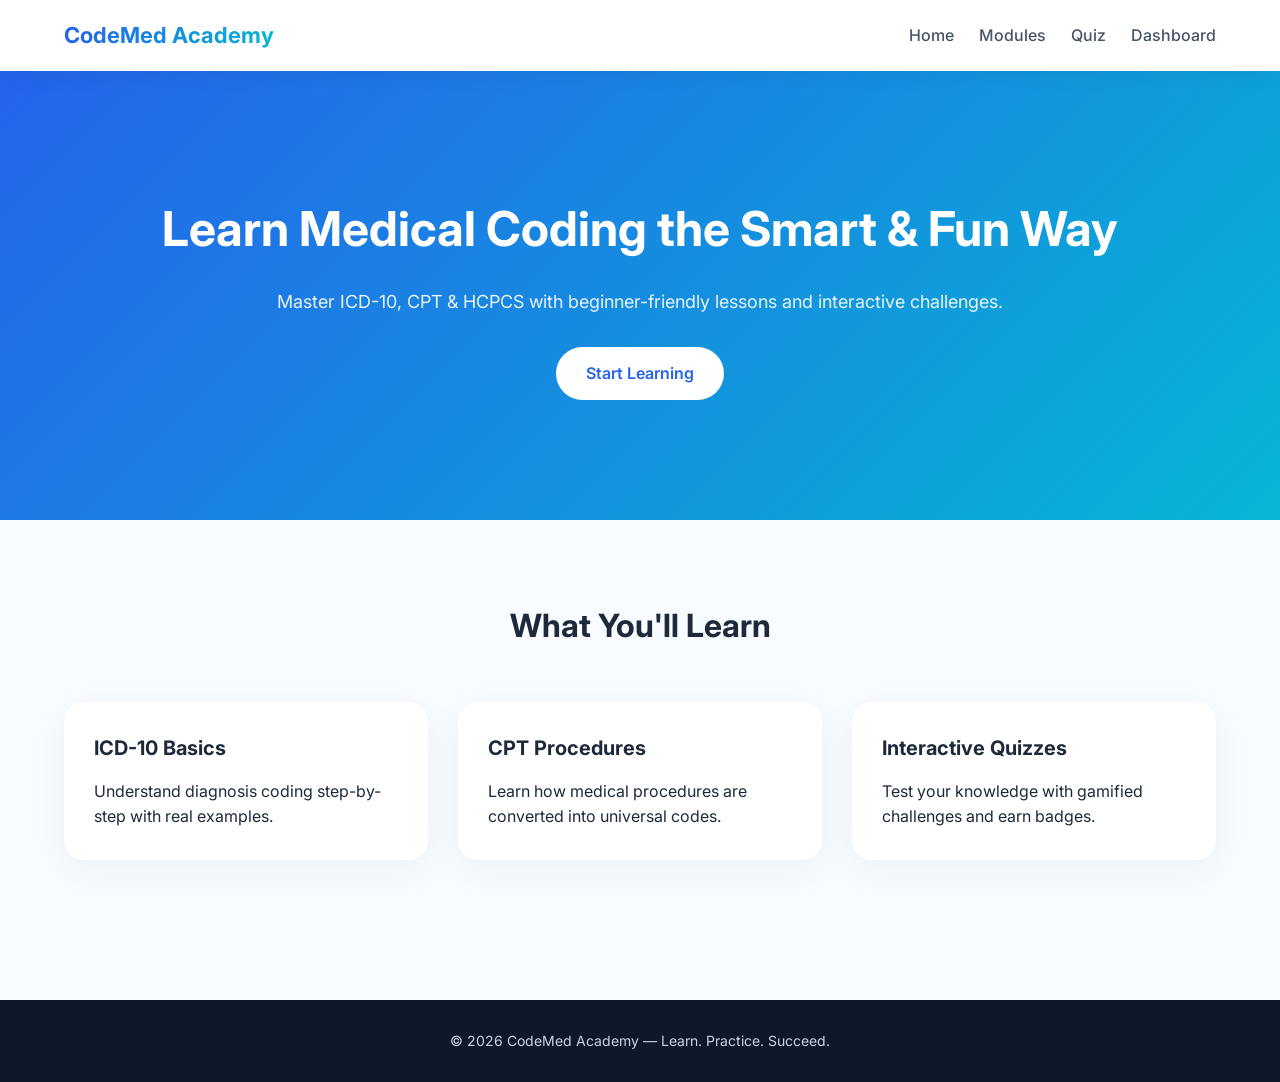
==== index.html @ 9d6f2d07 "Add initial HTML structure for CodeMed Academy" ====
<!DOCTYPE html>
<html>
<head>
  <title>CodeMed Academy</title>
  <link rel="stylesheet" href="style.css">
</head>
<body>

<nav>
  <div class="container nav-wrapper">
    <div class="logo">CodeMed Academy</div>
    <ul>
      <li><a href="#">Home</a></li>
      <li><a href="#">Modules</a></li>
      <li><a href="#">Quiz</a></li>
      <li><a href="#">Dashboard</a></li>
    </ul>
  </div>
</nav>

<section class="hero">
  <div class="container">
    <h1>Learn Medical Coding the Smart & Fun Way</h1>
    <p>Master ICD-10, CPT & HCPCS with beginner-friendly lessons and interactive challenges.</p>
    <a href="#" class="btn">Start Learning</a>
  </div>
</section>

<section class="section">
  <div class="container">
    <h2 class="section-title">What You'll Learn</h2>
    <div class="card-grid">
      <div class="card">
        <h3>ICD-10 Basics</h3>
        <p>Understand diagnosis coding step-by-step with real examples.</p>
      </div>

      <div class="card">
        <h3>CPT Procedures</h3>
        <p>Learn how medical procedures are converted into universal codes.</p>
      </div>

      <div class="card">
        <h3>Interactive Quizzes</h3>
        <p>Test your knowledge with gamified challenges and earn badges.</p>
      </div>
    </div>
  </div>
</section>

<footer>
  © 2026 CodeMed Academy — Learn. Practice. Succeed.
</footer>

</body>
</html>
---- style.css ----
/* ===== IMPORT FONT ===== */
@import url('https://fonts.googleapis.com/css2?family=Inter:wght@300;400;600;700&display=swap');

/* ===== GLOBAL RESET ===== */
* {
  margin: 0;
  padding: 0;
  box-sizing: border-box;
}

body {
  font-family: 'Inter', sans-serif;
  background: #f8fbff;
  color: #1e293b;
  line-height: 1.6;
}

/* ===== CONTAINER ===== */
.container {
  width: 90%;
  max-width: 1200px;
  margin: auto;
}

/* ===== NAVBAR ===== */
nav {
  position: sticky;
  top: 0;
  background: white;
  padding: 18px 0;
  box-shadow: 0 4px 20px rgba(0,0,0,0.05);
  z-index: 1000;
}

.nav-wrapper {
  display: flex;
  justify-content: space-between;
  align-items: center;
}

.logo {
  font-weight: 700;
  font-size: 22px;
  background: linear-gradient(90deg, #2563eb, #06b6d4);
  -webkit-background-clip: text;
  -webkit-text-fill-color: transparent;
}

nav ul {
  list-style: none;
  display: flex;
  gap: 25px;
}

nav ul li a {
  text-decoration: none;
  color: #475569;
  font-weight: 500;
  transition: 0.3s;
}

nav ul li a:hover {
  color: #2563eb;
}

/* ===== HERO SECTION ===== */
.hero {
  padding: 120px 0;
  background: linear-gradient(135deg, #2563eb, #06b6d4);
  color: white;
  text-align: center;
}

.hero h1 {
  font-size: 48px;
  font-weight: 700;
  margin-bottom: 20px;
}

.hero p {
  font-size: 18px;
  margin-bottom: 30px;
  opacity: 0.9;
}

/* ===== BUTTON ===== */
.btn {
  display: inline-block;
  padding: 14px 30px;
  border-radius: 50px;
  background: white;
  color: #2563eb;
  font-weight: 600;
  text-decoration: none;
  transition: all 0.3s ease;
}

.btn:hover {
  transform: translateY(-3px);
  box-shadow: 0 10px 25px rgba(0,0,0,0.15);
}

/* ===== SECTION ===== */
.section {
  padding: 80px 0;
}

.section-title {
  text-align: center;
  font-size: 32px;
  margin-bottom: 50px;
}

/* ===== CARDS ===== */
.card-grid {
  display: grid;
  grid-template-columns: repeat(auto-fit, minmax(280px, 1fr));
  gap: 30px;
}

.card {
  background: white;
  padding: 30px;
  border-radius: 20px;
  box-shadow: 0 10px 40px rgba(0,0,0,0.05);
  transition: all 0.3s ease;
}

.card:hover {
  transform: translateY(-8px);
  box-shadow: 0 20px 50px rgba(0,0,0,0.1);
}

.card h3 {
  margin-bottom: 15px;
  font-size: 20px;
}

/* ===== PROGRESS BAR ===== */
.progress {
  background: #e2e8f0;
  border-radius: 20px;
  overflow: hidden;
  height: 10px;
  margin: 15px 0;
}

.progress-bar {
  height: 100%;
  background: linear-gradient(90deg, #2563eb, #06b6d4);
}

/* ===== QUIZ BOX ===== */
.quiz-box {
  background: white;
  padding: 30px;
  border-radius: 20px;
  box-shadow: 0 10px 40px rgba(0,0,0,0.05);
  margin-bottom: 30px;
}

/* ===== DASHBOARD ===== */
.dashboard-grid {
  display: grid;
  grid-template-columns: repeat(auto-fit, minmax(250px, 1fr));
  gap: 25px;
}

.profile-card {
  background: linear-gradient(135deg, #2563eb, #06b6d4);
  color: white;
  padding: 30px;
  border-radius: 20px;
}

.badges span {
  display: inline-block;
  background: #e0f2fe;
  color: #0369a1;
  padding: 8px 15px;
  border-radius: 20px;
  margin: 5px;
  font-size: 14px;
}

/* ===== FOOTER ===== */
footer {
  background: #0f172a;
  color: #cbd5e1;
  text-align: center;
  padding: 30px 0;
  margin-top: 60px;
  font-size: 14px;
}

/* ===== RESPONSIVE ===== */
@media(max-width: 768px) {
  .hero h1 {
    font-size: 34px;
  }

  nav ul {
    display: none;
  }
}
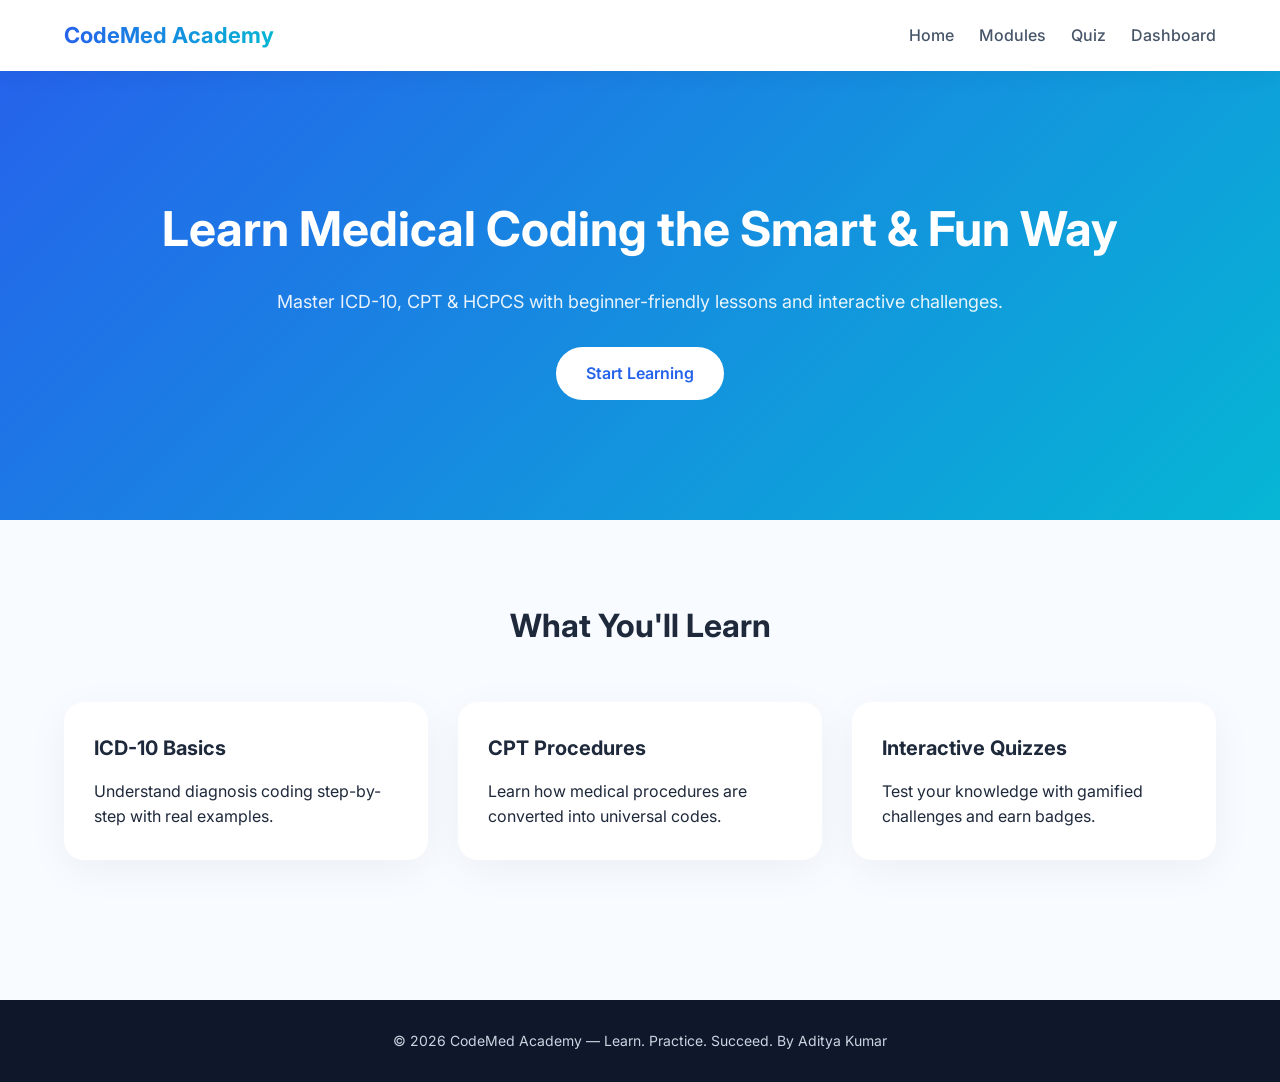
==== commit 58caf6db: "Update index.html" ====
--- a/index.html
+++ b/index.html
@@ -49,7 +49,7 @@
 </section>
 
 <footer>
-  © 2026 CodeMed Academy — Learn. Practice. Succeed.
+  © 2026 CodeMed Academy — Learn. Practice. Succeed. By Aditya Kumar 
 </footer>
 
 </body>
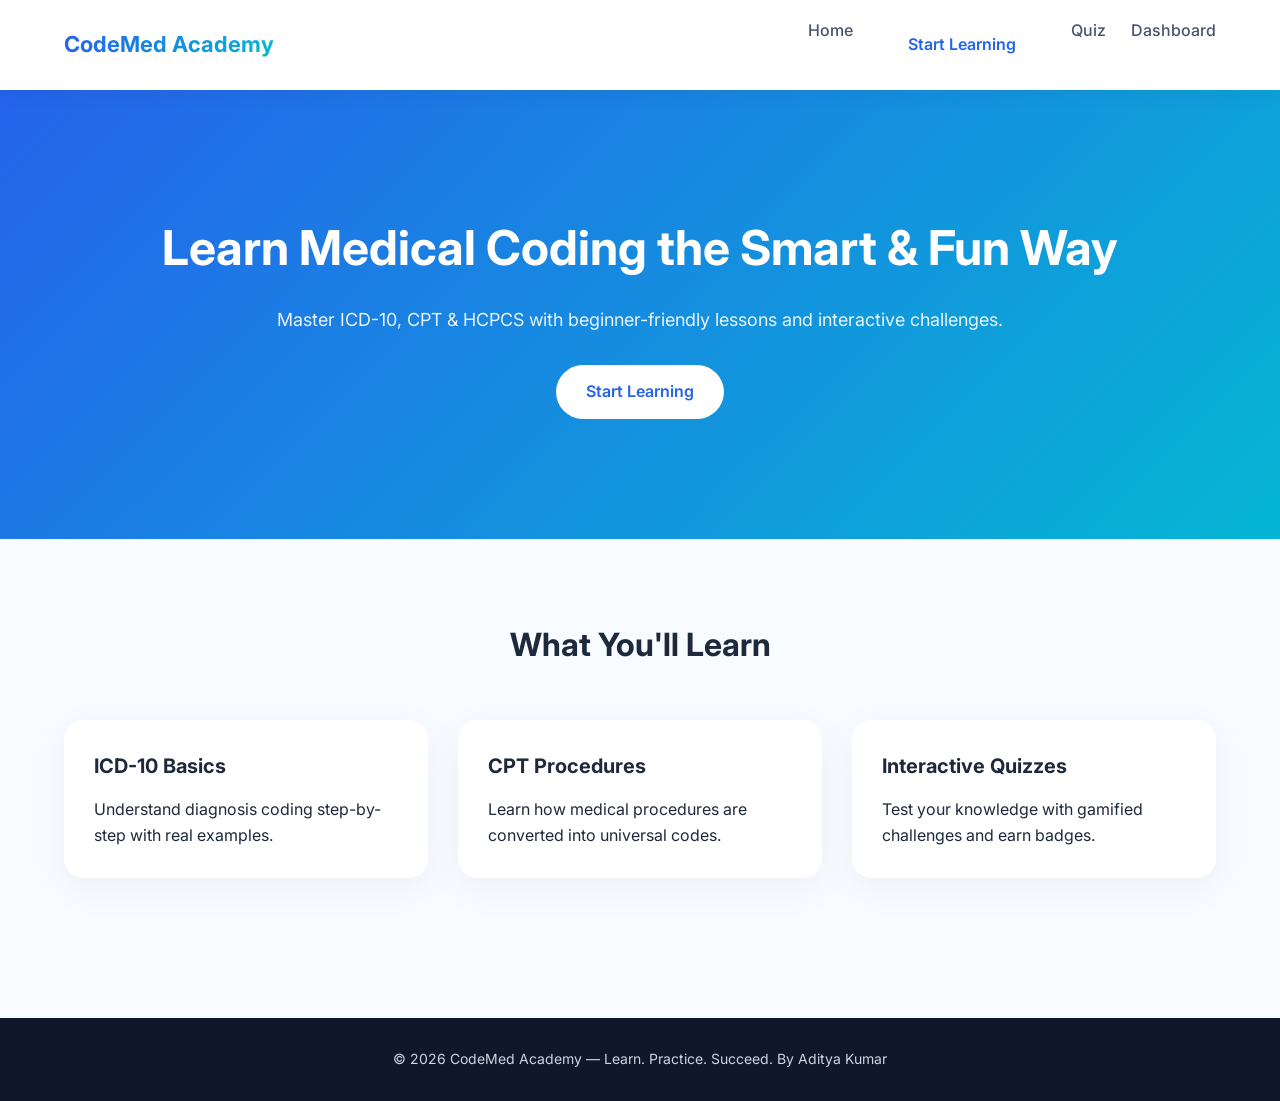
==== commit 9d9fd7c4: "Update index.html" ====
--- a/index.html
+++ b/index.html
@@ -11,7 +11,7 @@
     <div class="logo">CodeMed Academy</div>
     <ul>
       <li><a href="#">Home</a></li>
-      <li><a href="#">Modules</a></li>
+      <a href="modules.html" class="btn">Start Learning</a>
       <li><a href="#">Quiz</a></li>
       <li><a href="#">Dashboard</a></li>
     </ul>
--- a/style.css
+++ b/style.css
@@ -202,4 +202,138 @@
   nav ul {
     display: none;
   }
-}
+}/* ===== LOGIN PAGE ===== */
+
+.login-page {
+  min-height: 100vh;
+  display: flex;
+  align-items: center;
+  justify-content: center;
+  background: linear-gradient(135deg, #2563eb, #06b6d4);
+  padding: 20px;
+}
+
+.login-container {
+  display: grid;
+  grid-template-columns: 1fr 1fr;
+  background: white;
+  border-radius: 25px;
+  overflow: hidden;
+  box-shadow: 0 25px 60px rgba(0,0,0,0.15);
+  max-width: 1000px;
+  width: 100%;
+}
+
+.login-left {
+  background: linear-gradient(135deg, #2563eb, #1e40af);
+  color: white;
+  padding: 60px;
+  display: flex;
+  flex-direction: column;
+  justify-content: center;
+}
+
+.login-left h2 {
+  font-size: 32px;
+  margin-bottom: 20px;
+}
+
+.login-left p {
+  opacity: 0.9;
+}
+
+.login-right {
+  padding: 60px;
+  display: flex;
+  flex-direction: column;
+  justify-content: center;
+}
+
+.login-right h2 {
+  margin-bottom: 30px;
+}
+
+.form-group {
+  position: relative;
+  margin-bottom: 25px;
+}
+
+.form-group input {
+  width: 100%;
+  padding: 14px;
+  border-radius: 10px;
+  border: 1px solid #cbd5e1;
+  font-size: 14px;
+  outline: none;
+  transition: 0.3s;
+}
+
+.form-group input:focus {
+  border-color: #2563eb;
+}
+
+.login-btn {
+  width: 100%;
+  padding: 14px;
+  border-radius: 50px;
+  border: none;
+  background: linear-gradient(90deg, #2563eb, #06b6d4);
+  color: white;
+  font-weight: 600;
+  cursor: pointer;
+  transition: 0.3s;
+}
+
+.login-btn:hover {
+  transform: translateY(-3px);
+  box-shadow: 0 10px 25px rgba(0,0,0,0.15);
+}
+
+.divider {
+  text-align: center;
+  margin: 20px 0;
+  color: #64748b;
+  font-size: 14px;
+}
+
+.social-login {
+  display: flex;
+  gap: 15px;
+}
+
+.social-btn {
+  flex: 1;
+  padding: 10px;
+  border-radius: 10px;
+  border: 1px solid #e2e8f0;
+  background: white;
+  cursor: pointer;
+  transition: 0.3s;
+}
+
+.social-btn:hover {
+  background: #f1f5f9;
+}
+
+.login-footer {
+  margin-top: 20px;
+  text-align: center;
+  font-size: 14px;
+}
+
+.login-footer a {
+  color: #2563eb;
+  text-decoration: none;
+  font-weight: 600;
+}
+
+/* ===== RESPONSIVE LOGIN ===== */
+@media(max-width: 900px) {
+  .login-container {
+    grid-template-columns: 1fr;
+  }
+
+  .login-left {
+    display: none;
+  }
+}
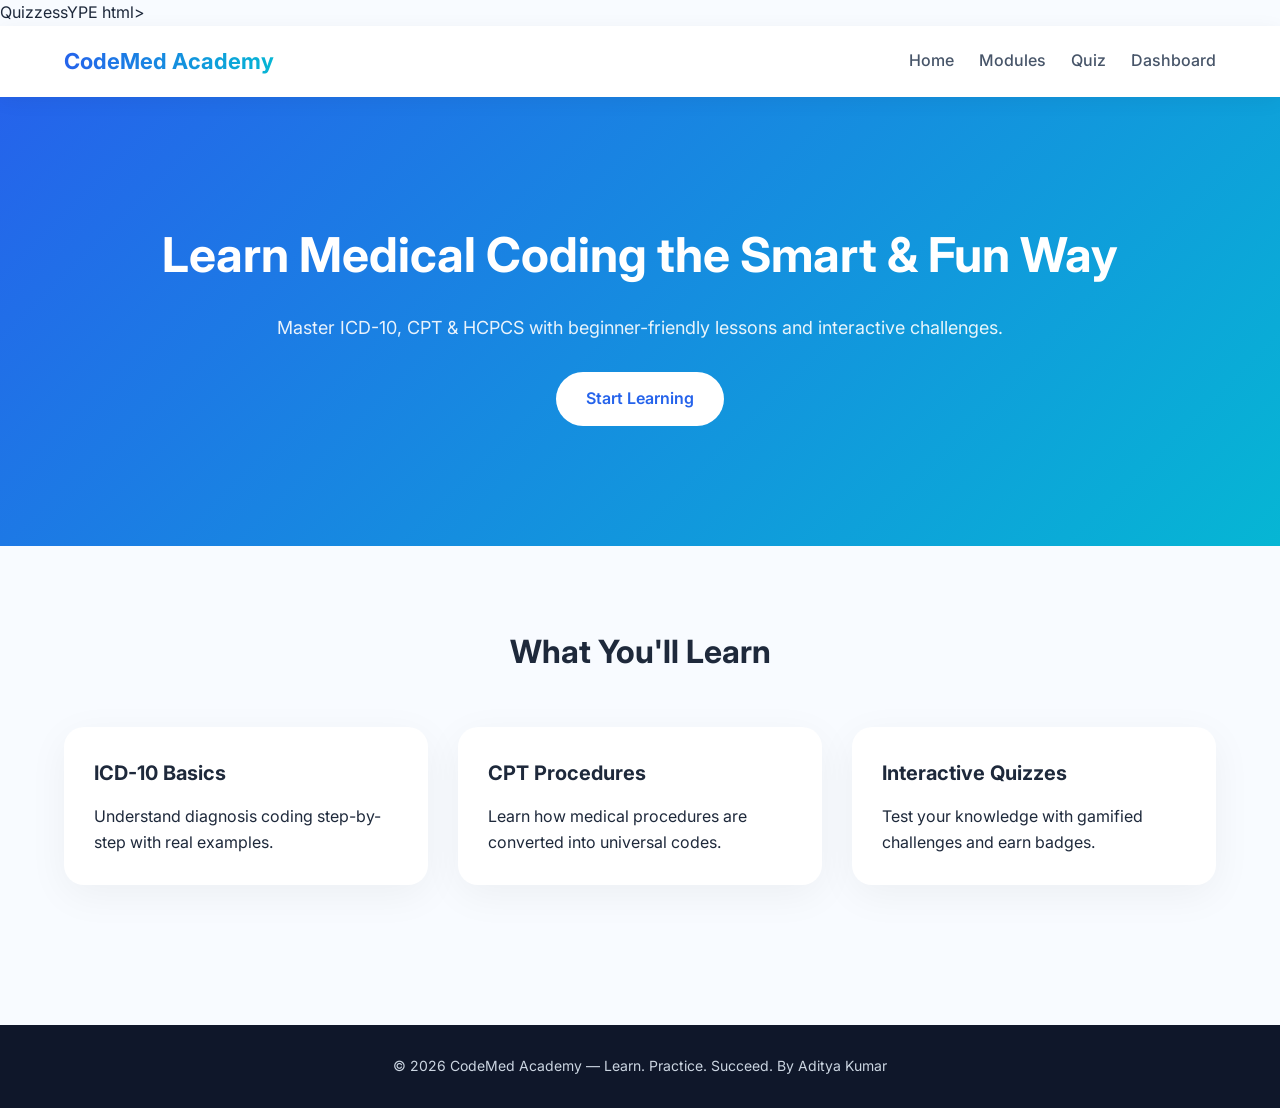
==== commit 004fd90e: "Update index.html" ====
--- a/index.html
+++ b/index.html
@@ -1,4 +1,4 @@
-<!DOCTYPE html>
+QuizzessYPE html>
 <html>
 <head>
   <title>CodeMed Academy</title>
@@ -11,7 +11,7 @@
     <div class="logo">CodeMed Academy</div>
     <ul>
       <li><a href="#">Home</a></li>
-      <a href="modules.html" class="btn">Start Learning</a>
+      <li><a href="modules.html">Modules</a></li>
       <li><a href="#">Quiz</a></li>
       <li><a href="#">Dashboard</a></li>
     </ul>
@@ -22,7 +22,7 @@
   <div class="container">
     <h1>Learn Medical Coding the Smart & Fun Way</h1>
     <p>Master ICD-10, CPT & HCPCS with beginner-friendly lessons and interactive challenges.</p>
-    <a href="#" class="btn">Start Learning</a>
+    <a href="modules.html" class="btn">Start Learning</a>
   </div>
 </section>
 
